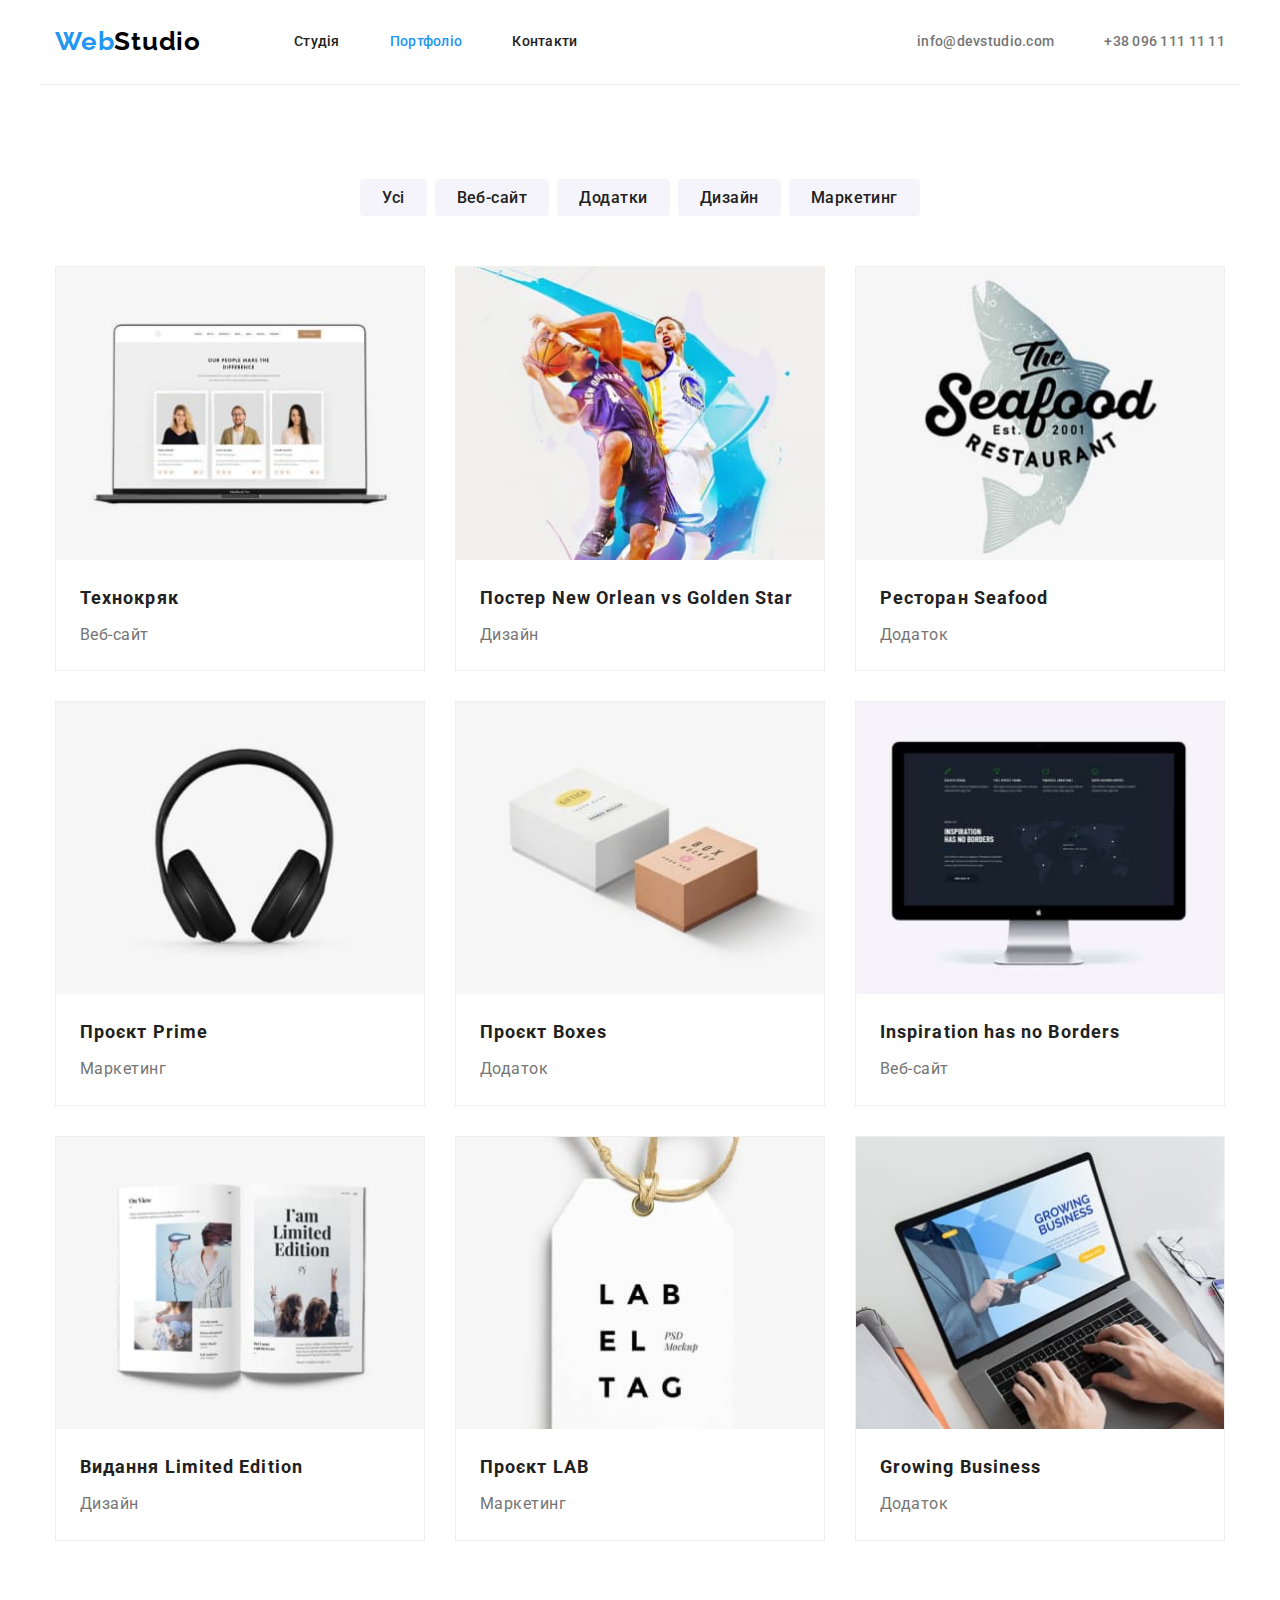
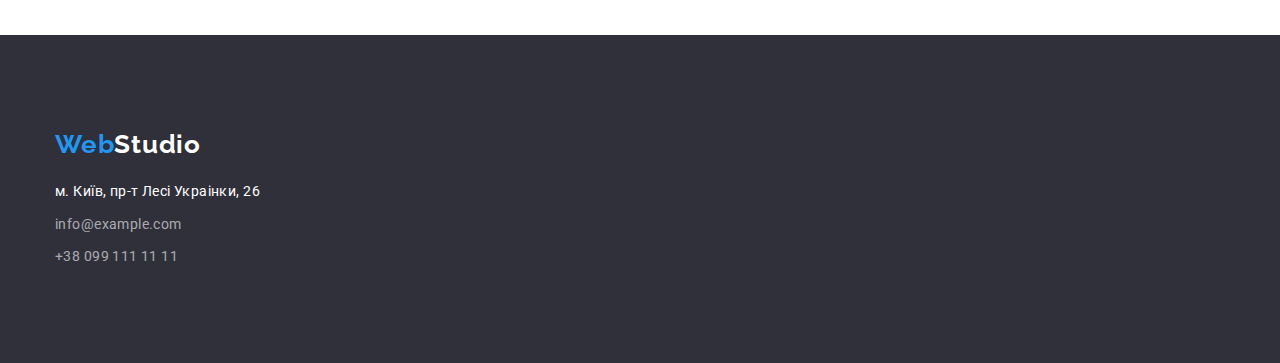
==== portfolio.html @ 277a1912 "Initial commit" ====
<!DOCTYPE html>
<html lang="uk">
  <head>
    <meta charset="UTF-8" />
    <meta http-equiv="X-UA-Compatible" content="IE=edge" />
    <meta name="viewport" content="width=device-width, initial-scale=1.0" />
    <title>goit-markup-hw-03</title>

    <link rel="preconnect" href="https://fonts.googleapis.com" />
    <link rel="preconnect" href="https://fonts.gstatic.com" crossorigin />
    <link
      href="https://fonts.googleapis.com/css2?family=Raleway:wght@700&family=Roboto:wght@400;500;700;900&display=swap"
      rel="stylesheet"
    />

    <!-- Favicon start-->
    <link
      rel="apple-touch-icon"
      sizes="180x180"
      href="./images/favicon/apple-touch-icon.png"
    />
    <link
      rel="icon"
      type="image/png"
      sizes="32x32"
      href="./images/favicon/favicon-32x32.png"
    />
    <link
      rel="icon"
      type="image/png"
      sizes="16x16"
      href="./images/favicon/favicon-16x16.png"
    />
    <link rel="manifest" href="./images/favicon/site.webmanifest" />

    <link
      rel="stylesheet"
      href="https://cdnjs.cloudflare.com/ajax/libs/modern-normalize/1.1.0/modern-normalize.min.css"
    />
    <!-- <link rel="stylesheet" href="./css/common.css"> -->

    <link rel="stylesheet" href="./css/porfolio.css" />

    <meta name="msapplication-TileColor" content="#da532c" />
    <meta name="theme-color" content="#ffffff" />
    <!-- Favicon end -->
  </head>
  <body class="page">
    <header class="header">
        <div class="container-header container">
        <nav class="container-nav">
        <a class="logo" href=""><span>Web</span>Studio</a>

        <ul class="site-nav list">
          <li><a href="./index.html" class="link">Студія</a></li>
          <li><a href="" class="link curent">Портфоліо</a></li>
          <li><a href="" class="link">Контакти</a></li>
        </ul>
        </nav>

        <ul class="contacts list">
          <li><a href="mailto:info@devstudio.com">info@devstudio.com</a></li>
          <li><a href="tel:+380961111111">+38 096 111 11 11</a></li>
        </ul>
      
        </div>
    </header>

    <main>
      <!-- Кнопки фільтра -->

      <section class="button">
        <div class="container">
          <!-- Потім скриємо цей h1 -->

          <h1 class="visually-hidden">Проєкти</h1>

          <ul class="button-list">
            <li><button type="button curent">Усі</button></li>
            <li><button type="button">Веб-сайт</button></li>
            <li><button type="button">Додатки</button></li>
            <li><button type="button">Дизайн</button></li>
            <li><button type="button">Маркетинг</button></li>
          </ul>

          <!-- /* Проєкти */ -->

          <ul class="projects">
            <li class="item-projects">
              <article class="card">
                <div class="card thumb">
                  <img
                    src="./images/portfolio-examples/open-laptop.jpg"
                    alt="відкритий ноутбук"
                  />
                </div>
                <div class="card-content">
                  <h2>Технокряк</h2>
                  <p>Веб-сайт</p>
                </div>
              </article>
            </li>
            <li class="item-projects">
              <article class="card">
                <div class="card thumb">
                  <img
                    src="./images/portfolio-examples/basketball.jpg"
                    alt="два чоловіка грають у баскетбол"
                  />
                </div>
                <div class="card-content">
                  <h2>
                    Постер <span lang="en">New Orlean vs Golden Star</span>
                  </h2>
                  <p>Дизайн</p>
                </div>
              </article>
            </li>
            <li class="item-projects">
              <article class="card">
                <div class="card thumb">
                  <img
                    src="./images/portfolio-examples/logo-seafood.jpg"
                    alt="лого Морська їжа"
                  />
                </div>
                <div class="card-content">
                  <h2>Ресторан <span lang="en">Seafood</span></h2>
                  <p>Додаток</p>
                </div>
              </article>
            </li>
            <li class="item-projects">
              <article class="card">
                <div class="card thumb">
                  <img
                    src="./images/portfolio-examples/headphone.jpg"
                    alt="навушники"
                  />
                </div>
                <div class="card-content">
                  <h2>Проєкт <span lang="en">Prime</span></h2>
                  <p>Маркетинг</p>
                </div>
              </article>
            </li>
            <li class="item-projects">
              <article class="card">
                <div class="card thumb">
                  <img
                    src="./images/portfolio-examples/two-boxes.jpg"
                    alt="дві коробки"
                  />
                </div>
                <div class="card-content">
                  <h2>Проєкт <span lang="en">Boxes</span></h2>
                  <p>Додаток</p>
                </div>
              </article>
            </li>
            <li class="item-projects">
              <article class="card">
                <div class="card thumb">
                  <img
                    src="./images/portfolio-examples/monitor.jpg"
                    alt="монітор"
                  />
                </div>
                <div class="card-content">
                  <h2 lang="en">Inspiration has no Borders</h2>
                  <p>Веб-сайт</p>
                </div>
              </article>
            </li>
            <li class="item-projects">
              <article class="card">
                <div class="card thumb">
                  <img
                    src="./images/portfolio-examples/open-book.jpg"
                    alt="відкрита книга"
                  />
                </div>
                <div class="card-content">
                  <h2>Видання <span lang="en">Limited Edition</span></h2>
                  <p>Дизайн</p>
                </div>
              </article>
            </li>
            <li class="item-projects">
              <article class="card">
                <div class="card thumb">
                  <img
                    src="./images/portfolio-examples/label.jpg"
                    alt="бірка"
                  />
                </div>
                <div class="card-content">
                  <h2>Проєкт <span lang="en">LAB</span></h2>
                  <p>Маркетинг</p>
                </div>
              </article>
            </li>
            <li class="item-projects">
              <article class="card">
                <div class="card thumb">
                  <img
                    src="./images/portfolio-examples/laptop-printing.jpg"
                    alt="друк на ноутбуці"
                  />
                </div>
                <div class="card-content">
                  <h2>Growing Business</h2>
                  <p>Додаток</p>
                </div>
              </article>
            </li>
          </ul>
        </div>
      </section>
    </main>

    <footer class="section-footer">
      <div class="container-footer">
        <a class="logo" href=""><span>Web</span>Studio</a>
        <address class="section-address">
          <ul>
            <li>
              <a
                class="item"
                href="https://goo.gl/maps/CPtrU1FHBa2aNyZL9"
                target="_blank"
                rel="noopener noreferrer nofollow"
                >м. Київ, пр-т Лесі Украінки, 26</a
              >
            </li>
            <li>
              <a class="mail" href="mailto:info@example.com"
                >info@example.com</a
              >
            </li>
            <li>
              <a class="tel" href="tel:+380991111111">+38 099 111 11 11</a>
            </li>
          </ul>
        </address>
      </div>
    </footer>
  </body>
</html>
---- css/common.css ----
:root {
    --primery-text-color: #757575;
    --title-text-color: #212121;
    --accent-color: #2196F3;
}

body {
    font-family: Roboto, sans-serif;
    color: var(--primery-text-color);

}

.logo span {
    font-family: Raleway, sans-serif;
    font-weight: 700;
    color: #010202;
    font-style: normal;
    font-weight: 700;
    font-size: 26px;
    line-height: 1,2;
    letter-spacing: 0.03em;
}

.logo {
    font-family: Raleway, sans-serif;
    font-weight: 700;
    color: #000000;
    font-style: normal;
    font-weight: 700;
    font-size: 26px;
    line-height: 1,2;
    letter-spacing: 0.03em;
    
}
.logo:hover {
    color: #2196F3;
}


.site-nav .link.curent {
    color: var(--accent-color);
}


.list {
    list-style: none;
}
/* Цвет заголовков #212121 */

/* Цвет основного текста #757575 */

 /* белый #ffffff  */

/* акцент #2196F3  */

/* Цвет основного фона #F5F5F5 */

/* Цвет дополнительного фона #F5F4FA */


    /* site-nav */
    .site-nav a {
        color:var(--title-text-color);
        font-style: normal;
        font-weight: 500;
        font-size: 14px;
        line-height: 1.4;
        letter-spacing: 0.02em;
        text-decoration: none;
    }
    .contacts a {
        color: var(--primery-text-color);
        font-style: normal;
        font-weight: 500;
        font-size: 14px;
        line-height: 1.4;
        letter-spacing: 0.02em;
        text-decoration: none;
    }

.site-nav a:hover,
.site-nav a:focus {
    color: var(--accent-color);
}

.contacts a:hover,
.contacts a:focus {
    color: var(--accent-color);
}


/* Футер */

.section-footer {
    background-color: #2F303A;
}

.section-address .item {
    font-family: 'Roboto';
    color: #FFFFFF;
    font-weight: 400;
    font-size: 14px;
    line-height: 1.7;
    letter-spacing: 0.03em;
}

.section-address .mail,
.section-address .tel {
    font-family: 'Roboto';
    color: rgba(255, 255, 255, 0.6);
    font-weight: 400;
    font-size: 14px;
    line-height: 1.7;
    letter-spacing: 0.03em;

}
---- css/porfolio.css ----
:root {
  --primery-text-color: #757575;
  --title-text-color: #212121;
  --hover-text-color: #ffffff;
  --accent-color: #2196f3;
  --primary-background-color: #f5f4fa;
  --secondary-background-color: #2f303a;
  --project-gap: 30px;
}

body {
  font-family: "Roboto", sans-serif;
  color: var(--primery-text-color);
}

img {
  display: block;
  max-width: 100%;
  height: auto;
}
/* header start */

.container-header {
    display: flex;
    justify-content: space-between;
  }
  
  .container {
    width: 1200px;
    margin-left: auto;
    margin-right: auto;
    padding-left: 15px;
    padding-right: 15px;

  }
  
  .container-nav {
    display: flex;
  }
  
  .container-nav,
  .contacts-list {
    align-items: center;
  }
  
  .site-nav.list {
    display: flex;
  }
  
  .list {
    margin: 0px;
    padding: 0px;
    list-style: none;
  }
  
  .contacts.list {
    display: flex;
  }
  
  .section-address a:hover {
    color: #2196f3;
  }
  
  .section-address ul {
    padding-inline-start: 15px;
    margin-top: 0px;
    list-style: none;
  }
  
  .logo span {
    font-family: "Raleway", sans-serif;
    font-weight: 700;
    color: var(--accent-color);
    font-weight: 700;
    font-size: 26px;
    line-height: 1.2;
    letter-spacing: 0.03em;
    text-decoration: none;
  }
  
  .logo {
    font-family: "Raleway", sans-serif;
    font-weight: 700;
    color: #000000;
    font-weight: 700;
    font-size: 26px;
    line-height: 1.2;
    letter-spacing: 0.03em;
    text-decoration: none;
  
    min-width: 145px;
    max-width: 170px;
  
    margin-right: 93px;
  }
  
  .logo:hover {
    color: #2196f3;
  }
  
  .site-nav .link.curent {
    font-family: "Roboto";
    color: var(--accent-color);
  }
  
  .site-nav a {
    color: var(--title-text-color);
    font-weight: 500;
    font-size: 14px;
    line-height: 1.4;
    letter-spacing: 0.02em;
    text-decoration: none;
    padding-top: 32px;
    padding-bottom: 32px;
    display: inline-block;
  }
  .contacts a {
    color: var(--primery-text-color);
    font-weight: 500;
    font-size: 14px;
    line-height: 1.4;
    letter-spacing: 0.02em;
    text-decoration: none;
    padding-top: 32px;
    padding-bottom: 32px;
    display: inline-block;
  }
  
  .site-nav a:hover,
  .site-nav a:focus {
    color: var(--accent-color);
  }
  
  .site-nav.list li:not(:last-child) {
    margin-right: 50px;
  }
  
  .contacts.list li:not(:last-child) {
    margin-right: 50px;
  }
  
  .contacts a:hover,
  .contacts a:focus {
    color: var(--accent-color);
  }

.container-header {
    border-bottom: 1px solid #ECECEC;
}
  
  /* header end */

/* <!-- Кнопки фільтра --> */

.visually-hidden {
  position: absolute;
  white-space: nowrap;
  width: 1px;
  height: 1px;
  overflow: hidden;
  border: 0;
  padding: 0;
  clip: rect(0 0 0 0);
  clip-path: inset(50%);
  margin: -1px;
}

.button button {
  color: var(--title-text-color);
  font-weight: 500;
  font-size: 16px;
  line-height: 1.6;
  letter-spacing: 0.03em;
  list-style: none;
  cursor: pointer;
  background-color: #f5f4fa;
  border-radius: 4px;
  border-style: none;
  padding: 6px 22px;
}

.button-list li:not(:last-child) {
  margin-right: 8px;
}

.button button:hover,
.button button:focus {
  color: #ffffff;
  background-color: var(--accent-color);
  box-shadow: 0px 3px 1px rgba(0, 0, 0, 0.1), 0px 1px 2px rgba(0, 0, 0, 0.08),
    0px 2px 2px rgba(0, 0, 0, 0.12);
  border-radius: 4px;
}

.button-list {
  display: flex;
  justify-content: center;
  list-style: none;
  margin: 0px;
  padding: 0px;
  margin-top: 94px;
  margin-bottom: 50px;
}


/* Проєкти */

.projects {
  list-style: none;
  margin: 0px;
  padding: 0px;
  list-style: none;
  display: flex;
  flex-wrap: wrap;
  margin-bottom: 94px;

  margin-left: calc(-1 * var(--project-gap));
  margin-top: calc(-1 * var(--project-gap));
}

.projects > .item-projects {
  flex-basis: calc(100% / 3 - var(--project-gap));

  margin-left: var(--project-gap);
  margin-top: var(--project-gap);
}

.projects h2 {
  color: var(--title-text-color);
  font-weight: 700;
  font-size: 18px;
  line-height: 2;
  letter-spacing: 0.06em;
  margin: 0px;
  margin-bottom: 4px;
}

.projects p {
  color: var(--primery-text-color);
  font-size: 16px;
  line-height: 1.9;
  letter-spacing: 0.03em;
  margin: 0px;
}

.card-content {
  padding: 20px 24px;
}

.item-projects {
  border: 1px solid #eeeeee;
}

/* Футер */

.section-footer {
  background-color: var(--secondary-background-color);
  padding-top: 94px;
  padding-bottom: 94px;
}

.section-address .item {
  color: #ffffff;
  font-style: normal;
  font-size: 14px;
  line-height: 1.7;
  letter-spacing: 0.03em;
}

.section-address .mail,
.section-address .tel {
  color: rgba(255, 255, 255, 0.6);
  font-style: normal;
  font-size: 14px;
  line-height: 1.7;
  letter-spacing: 0.03em;
}

.section-address ul {
  margin: 0px;
  padding: 0px;
}

.section-footer {
  background-color: var(--secondary-background-color);
}

.container-footer {
  width: 1200px;
  margin-left: auto;
  margin-right: auto;
  padding-left: 15px;
  padding-right: 15px;
}

.container-footer a {
  text-decoration: none;
}

.container-footer .logo {
  color: white;
  display: inline-block;
  margin-bottom: 20px;
}

.section-address li:not(:last-child) {
  margin-bottom: 9px;
}
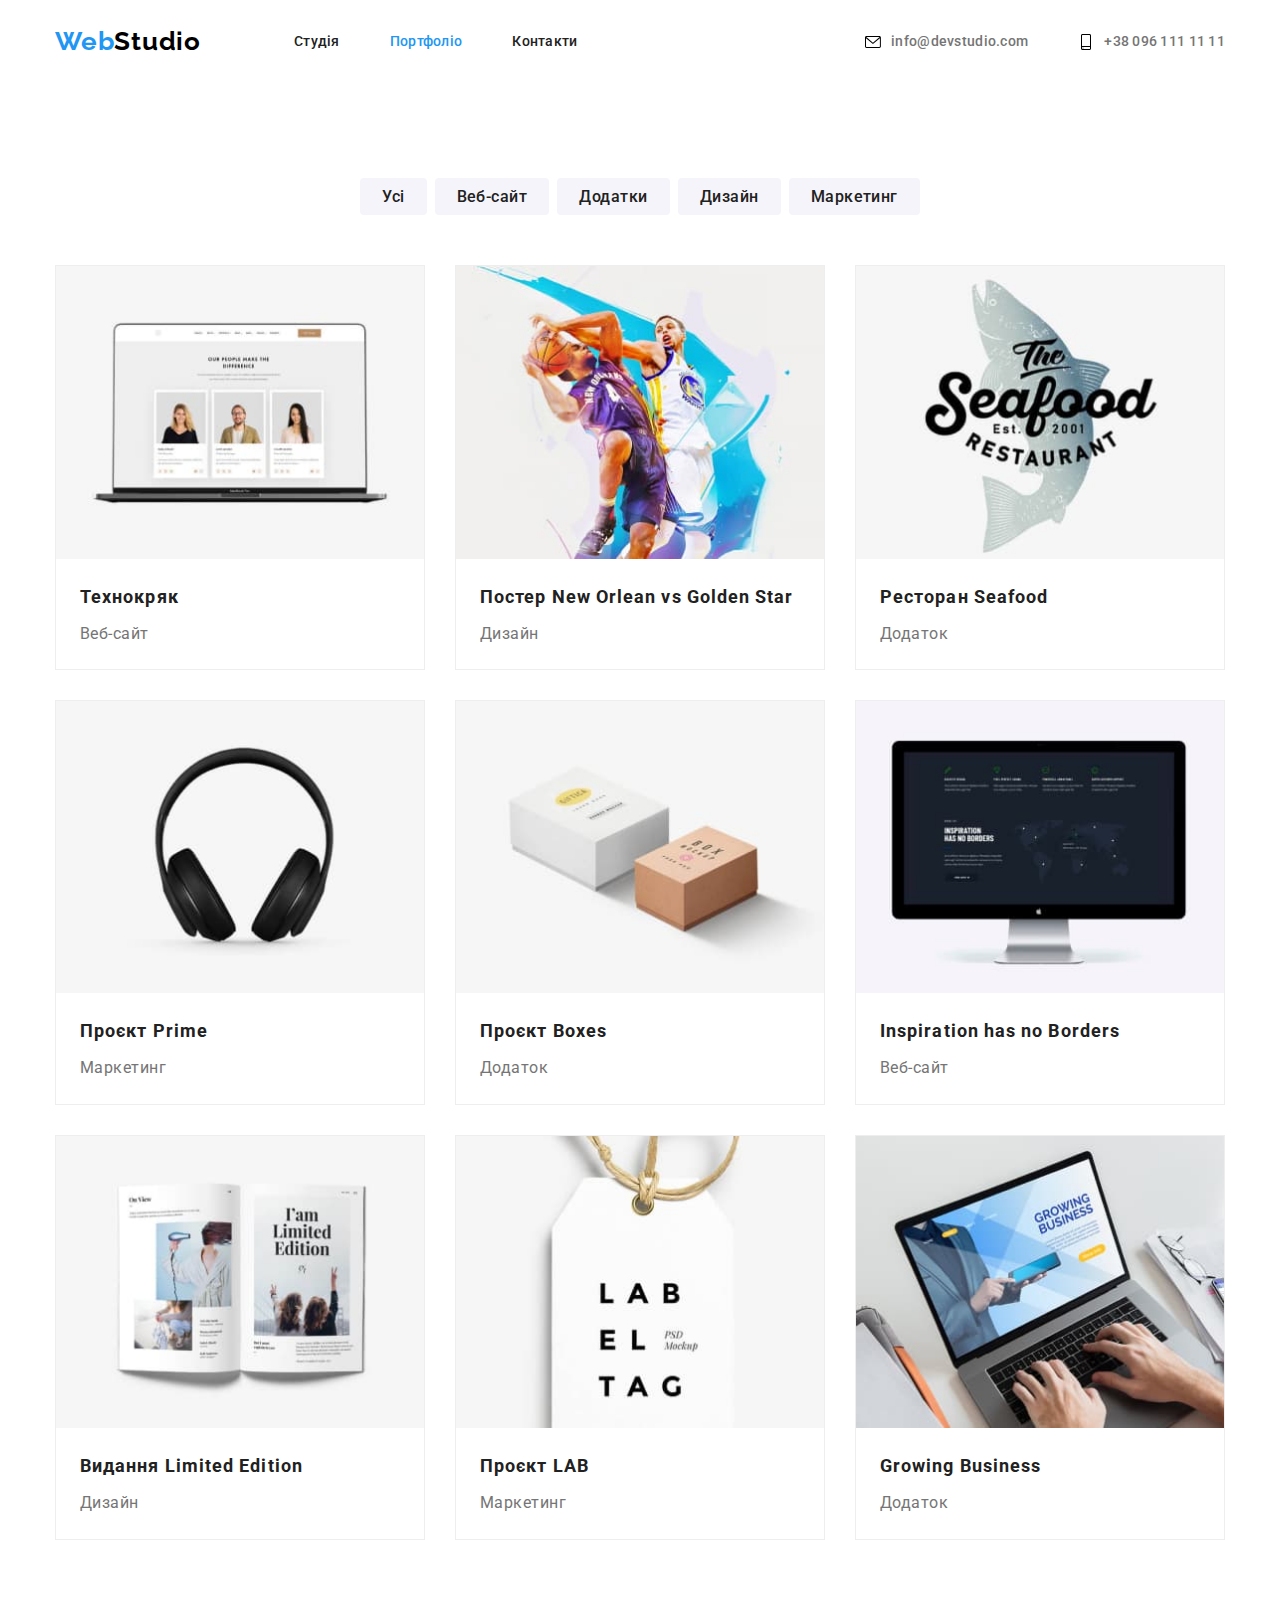
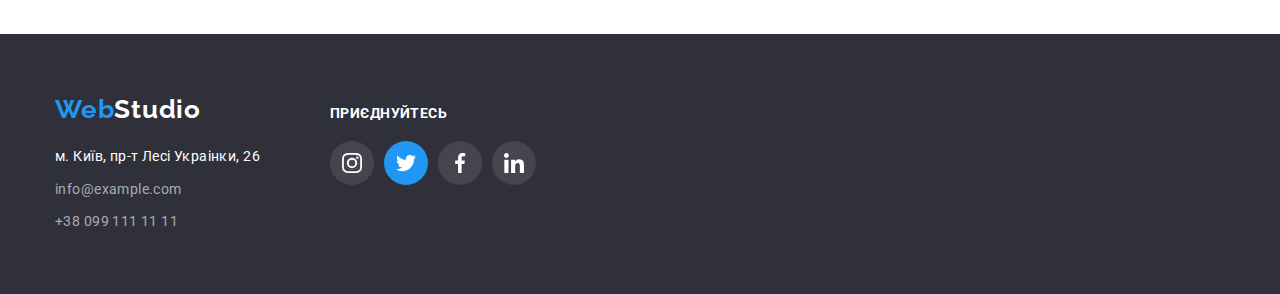
==== commit 9cea3a10: "Виправлення" ====
--- a/portfolio.html
+++ b/portfolio.html
@@ -47,7 +47,7 @@
   </head>
   <body class="page">
     <header class="header">
-        <div class="container-header container">
+      <div class="container-header container">
         <nav class="container-nav">
         <a class="logo" href=""><span>Web</span>Studio</a>
 
@@ -59,8 +59,19 @@
         </nav>
 
         <ul class="contacts list">
-          <li><a href="mailto:info@devstudio.com">info@devstudio.com</a></li>
-          <li><a href="tel:+380961111111">+38 096 111 11 11</a></li>
+          <li class="contacts-item elements">
+            
+            <svg class="contacts-icon envelope">
+              <use href="./images/icons.svg#icon-envelope" width="16" height="16"></use>
+            </svg>
+            <a class="contacts-link" href="mailto:info@devstudio.com">info@devstudio.com</a>
+          </li>
+          <li class="contacts-item elements">
+            
+            <svg class="contacts-icon smartphone">
+              <use href="./images/icons.svg#icon-smartphone" width="16" height="16"></use>
+            </svg>
+            <a class="contacts-link" href="tel:+380961111111">+38 096 111 11 11</a></li>
         </ul>
       
         </div>
@@ -221,12 +232,12 @@
 
     <footer class="section-footer">
       <div class="container-footer">
+        <div class="left-said">
         <a class="logo" href=""><span>Web</span>Studio</a>
         <address class="section-address">
-          <ul>
+          <ul class="section-address-list">
             <li>
-              <a
-                class="item"
+              <a class="item"
                 href="https://goo.gl/maps/CPtrU1FHBa2aNyZL9"
                 target="_blank"
                 rel="noopener noreferrer nofollow"
@@ -243,6 +254,40 @@
             </li>
           </ul>
         </address>
+        </div>
+        
+        <div class="footer-social-icon">
+          <p class="footer-icon-text">Приєднуйтесь</p>
+        <ul class="footer-socials list">
+          <li class="foote-item">
+            <a class="footer-link" href="https://instagram.com" target="_blank" rel="noopener noreferrer" aria-label="Инстаграм">
+              <svg class="footer-icon instagram" width="20" height="20">
+              <use href="./images/icons.svg#icon-instagram"></use>
+            </svg>
+          </a>
+        </li>
+          <li class="footer item">
+          <a class="footer-link twitter" href="https://twitter.com" aria-label="Твиттер" target="_blank" rel="noopener noreferrer">
+            <svg class="footer-icon twitter" width="20" height="20">
+              <use href="./images/icons.svg#icon-twitter"></use>
+            </svg>
+          </a>
+        </li>
+          <li class="footer item">
+          <a class="footer-link" href="https://facebook.com" aria-label="Фейсбук" target="_blank" rel="noopener noreferrer">
+            <svg class="footer-icon facebook" width="20" height="20">
+              <use href="./images/icons.svg#icon-facebook"></use>
+            </svg>
+          </a>
+        </li>
+          <li class="footer item">
+          <a class="footer-link" href="https://facebook.com" aria-label="Фейсбук" target="_blank" rel="noopener noreferrer">
+            <svg class="footer-icon linkedin" width="20" height="20">
+              <use href="./images/icons.svg#icon-linkedin"></use>
+            </svg>
+          </a>
+          </li>
+        </ul>
       </div>
     </footer>
   </body>
--- a/css/porfolio.css
+++ b/css/porfolio.css
@@ -21,131 +21,156 @@
 /* header start */
 
 .container-header {
-    display: flex;
-    justify-content: space-between;
-  }
+  display: flex;
+  justify-content: space-between;
+}
+
+.container {
+  width: 1200px;
+  margin-left: auto;
+  margin-right: auto;
+  padding-left: 15px;
+  padding-right: 15px;
+}
+
+.container-nav {
+  display: flex;
+}
+
+.container-nav,
+.contacts-list {
+  align-items: center;
+}
+
+.site-nav.list {
+  display: flex;
+}
+
+.list {
+  margin: 0px;
+  padding: 0px;
+  list-style: none;
+}
+
+.contacts.list {
+  display: flex;
+}
+
+.contacts-link {
+  display: flex;
+  margin: 0;
+  padding: 0;
   
-  .container {
-    width: 1200px;
-    margin-left: auto;
-    margin-right: auto;
-    padding-left: 15px;
-    padding-right: 15px;
-
-  }
-  
-  .container-nav {
-    display: flex;
-  }
-  
-  .container-nav,
-  .contacts-list {
-    align-items: center;
-  }
-  
-  .site-nav.list {
-    display: flex;
-  }
-  
-  .list {
-    margin: 0px;
-    padding: 0px;
-    list-style: none;
-  }
-  
-  .contacts.list {
-    display: flex;
-  }
-  
-  .section-address a:hover {
-    color: #2196f3;
-  }
-  
-  .section-address ul {
-    padding-inline-start: 15px;
-    margin-top: 0px;
-    list-style: none;
-  }
-  
-  .logo span {
-    font-family: "Raleway", sans-serif;
-    font-weight: 700;
-    color: var(--accent-color);
-    font-weight: 700;
-    font-size: 26px;
-    line-height: 1.2;
-    letter-spacing: 0.03em;
-    text-decoration: none;
-  }
-  
-  .logo {
-    font-family: "Raleway", sans-serif;
-    font-weight: 700;
-    color: #000000;
-    font-weight: 700;
-    font-size: 26px;
-    line-height: 1.2;
-    letter-spacing: 0.03em;
-    text-decoration: none;
-  
-    min-width: 145px;
-    max-width: 170px;
-  
-    margin-right: 93px;
-  }
-  
-  .logo:hover {
-    color: #2196f3;
-  }
-  
-  .site-nav .link.curent {
-    font-family: "Roboto";
-    color: var(--accent-color);
-  }
-  
-  .site-nav a {
-    color: var(--title-text-color);
-    font-weight: 500;
-    font-size: 14px;
-    line-height: 1.4;
-    letter-spacing: 0.02em;
-    text-decoration: none;
-    padding-top: 32px;
-    padding-bottom: 32px;
-    display: inline-block;
-  }
-  .contacts a {
-    color: var(--primery-text-color);
-    font-weight: 500;
-    font-size: 14px;
-    line-height: 1.4;
-    letter-spacing: 0.02em;
-    text-decoration: none;
-    padding-top: 32px;
-    padding-bottom: 32px;
-    display: inline-block;
-  }
-  
-  .site-nav a:hover,
-  .site-nav a:focus {
-    color: var(--accent-color);
-  }
-  
-  .site-nav.list li:not(:last-child) {
-    margin-right: 50px;
-  }
-  
-  .contacts.list li:not(:last-child) {
-    margin-right: 50px;
-  }
-  
-  .contacts a:hover,
-  .contacts a:focus {
-    color: var(--accent-color);
-  }
-
-.container-header {
-    border-bottom: 1px solid #ECECEC;
+}
+
+.contacts-item {
+  display: flex;
+  align-items: center;
+}
+
+.contacts-icon {
+  display: flex;
+  margin-right: 10px;
+  width: 16px;
+  height: 16px;
+  border: none;
+  background-color: #ffffff;
+
+
+}
+
+.contacts-icon:hover {
+  fill: none;
+  stroke: var(--accent-color);
+  cursor: pointer;
+
+}
+
+.section-address a:hover {
+  color: #2196f3;
+}
+
+.section-address ul {
+  padding-inline-start: 15px;
+  margin-top: 0px;
+  list-style: none;
+}
+
+.logo span {
+  font-family: "Raleway", sans-serif;
+  font-weight: 700;
+  color: var(--accent-color);
+  font-weight: 700;
+  font-size: 26px;
+  line-height: 1.2;
+  letter-spacing: 0.03em;
+  text-decoration: none;
+}
+
+.logo {
+  font-family: "Raleway", sans-serif;
+  font-weight: 700;
+  color: #000000;
+  font-weight: 700;
+  font-size: 26px;
+  line-height: 1.2;
+  letter-spacing: 0.03em;
+  text-decoration: none;
+
+  min-width: 145px;
+  max-width: 170px;
+
+  margin-right: 93px;
+}
+
+.logo:hover {
+  color: #2196f3;
+}
+
+.site-nav .link.curent {
+  font-family: "Roboto";
+  color: var(--accent-color);
+}
+
+.site-nav a {
+  color: var(--title-text-color);
+  font-weight: 500;
+  font-size: 14px;
+  line-height: 1.4;
+  letter-spacing: 0.02em;
+  text-decoration: none;
+  padding-top: 32px;
+  padding-bottom: 32px;
+  display: inline-block;
+}
+.contacts a {
+  color: var(--primery-text-color);
+  font-weight: 500;
+  font-size: 14px;
+  line-height: 1.4;
+  letter-spacing: 0.02em;
+  text-decoration: none;
+  padding-top: 32px;
+  padding-bottom: 32px;
+  display: inline-block;
+}
+
+.site-nav a:hover,
+.site-nav a:focus {
+  color: var(--accent-color);
+}
+
+.site-nav.list li:not(:last-child) {
+  margin-right: 50px;
+}
+
+.contacts.list li:not(:last-child) {
+  margin-right: 50px;
+}
+
+.contacts a:hover,
+.contacts a:focus {
+  color: var(--accent-color);
 }
   
   /* header end */
@@ -255,9 +280,10 @@
 
 .section-footer {
   background-color: var(--secondary-background-color);
-  padding-top: 94px;
-  padding-bottom: 94px;
-}
+  padding-top: 60px;
+  padding-bottom: 60px;
+}
+
 
 .section-address .item {
   color: #ffffff;
@@ -279,6 +305,7 @@
 .section-address ul {
   margin: 0px;
   padding: 0px;
+  margin-right: 70px;
 }
 
 .section-footer {
@@ -286,6 +313,7 @@
 }
 
 .container-footer {
+
   width: 1200px;
   margin-left: auto;
   margin-right: auto;
@@ -305,4 +333,48 @@
 
 .section-address li:not(:last-child) {
   margin-bottom: 9px;
-}
+  
+}
+
+.container-footer {
+  display: flex;
+  align-items: baseline;
+}
+
+.footer-icon-text {
+  color: #ffffff;
+  text-transform: uppercase;
+  font-style: normal;
+font-weight: 700;
+font-size: 14px;
+line-height: 1,14;
+letter-spacing: 0.03em;
+  margin-top: 0;
+  margin-bottom: 20px;
+
+}
+
+.footer-icon {
+fill: #FFFFFF;
+}
+
+
+.footer-socials.list {
+  display: flex;
+  gap: 10px;
+}
+
+
+.footer-link {
+ width: 44px;
+ height: 44px;
+ background-color: rgba(255, 255, 255, 0.1);
+  display: flex;
+  border-radius: 50%;
+  justify-content: center;
+  align-items: center;
+}
+
+.footer-link.twitter {
+  background-color: var(--accent-color);
+}
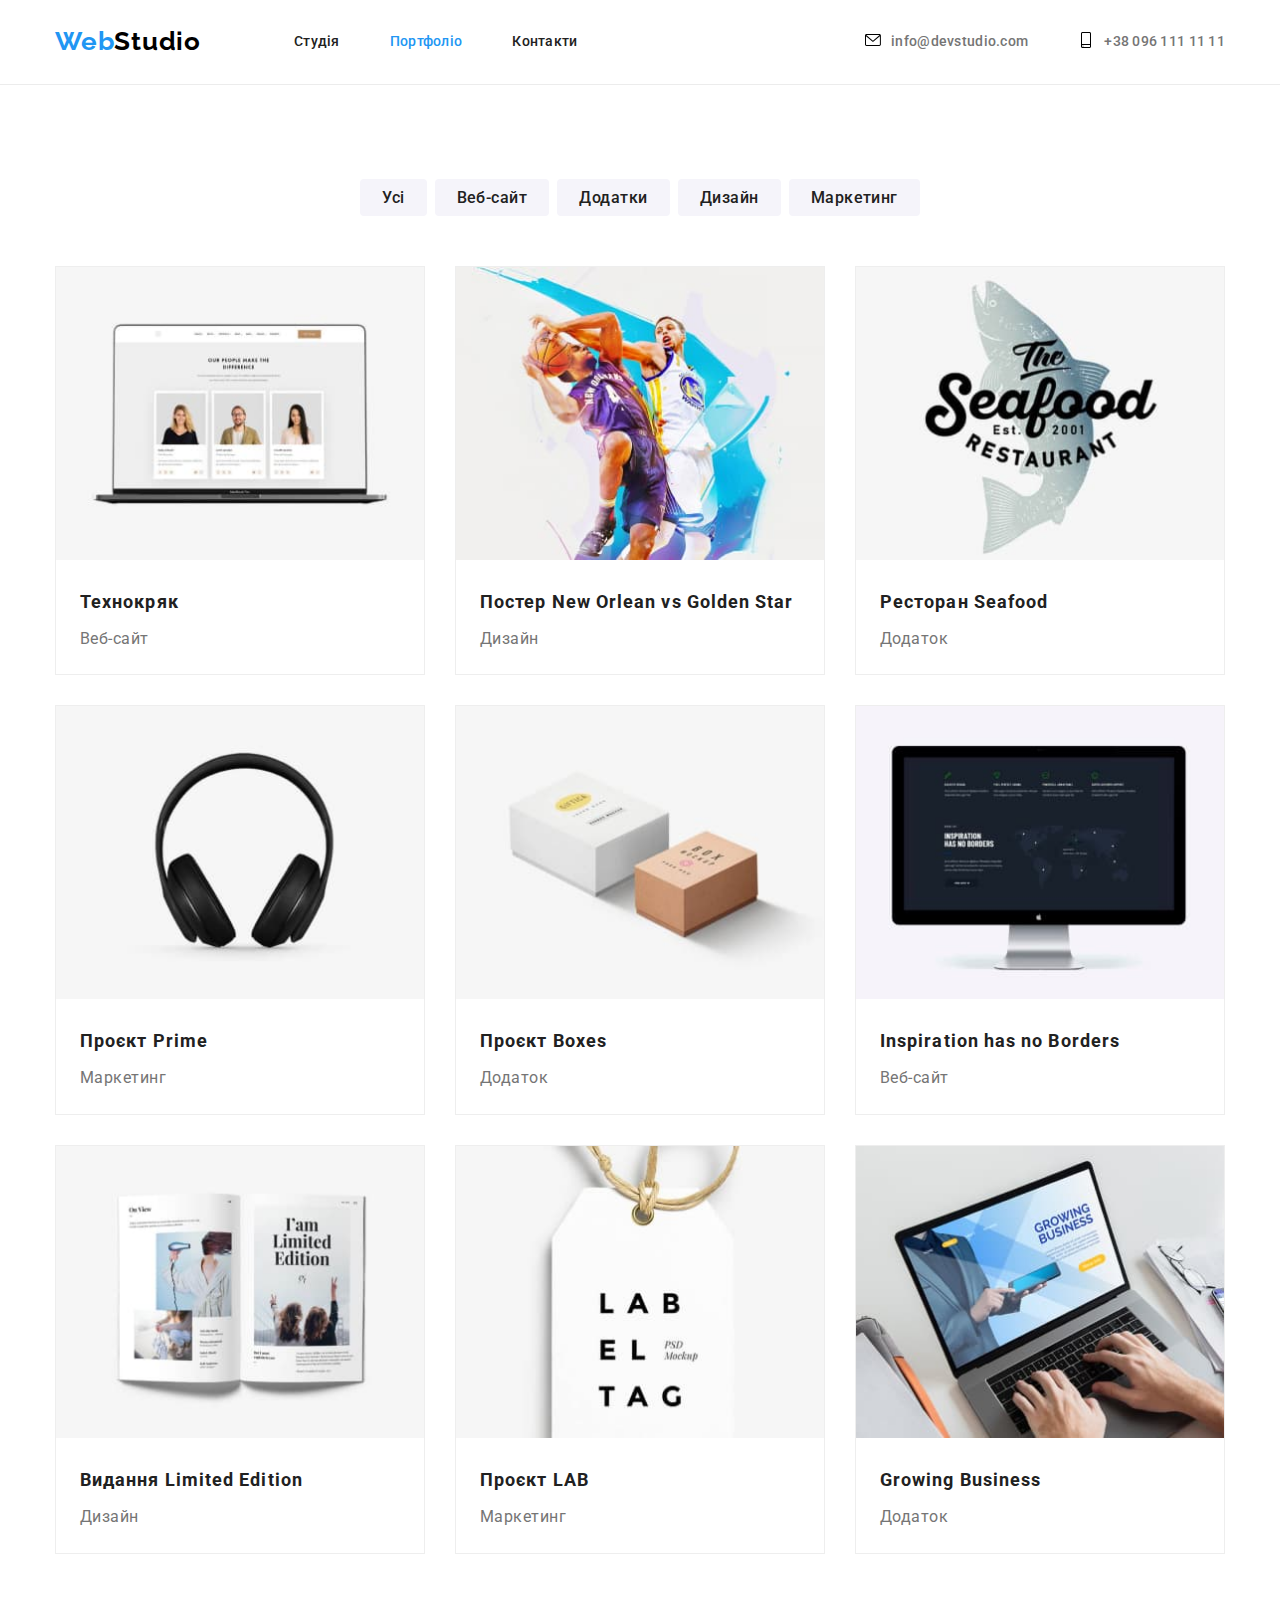
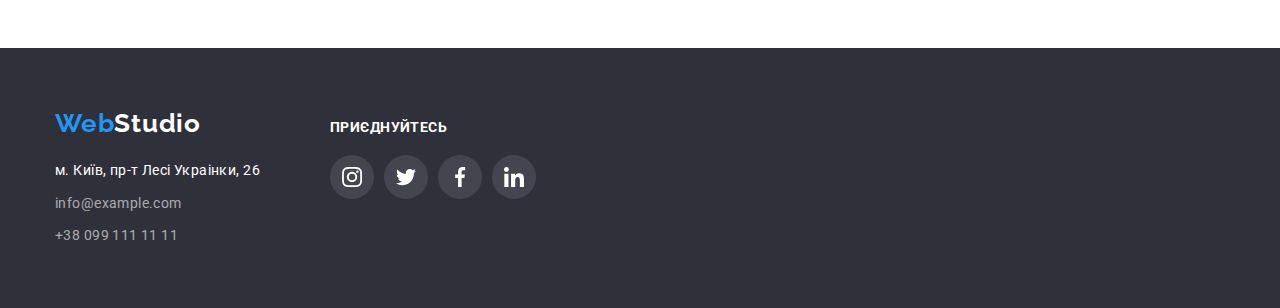
==== commit 334cda4d: "виправлення після перевірки ментором" ====
--- a/portfolio.html
+++ b/portfolio.html
@@ -4,7 +4,7 @@
     <meta charset="UTF-8" />
     <meta http-equiv="X-UA-Compatible" content="IE=edge" />
     <meta name="viewport" content="width=device-width, initial-scale=1.0" />
-    <title>goit-markup-hw-03</title>
+    <title>goit-markup-hw-04</title>
 
     <link rel="preconnect" href="https://fonts.googleapis.com" />
     <link rel="preconnect" href="https://fonts.gstatic.com" crossorigin />
@@ -60,18 +60,16 @@
 
         <ul class="contacts list">
           <li class="contacts-item elements">
-            
-            <svg class="contacts-icon envelope">
+<a class="contacts-link" href="mailto:info@devstudio.com">
+              <svg class="contacts-icon envelope">
               <use href="./images/icons.svg#icon-envelope" width="16" height="16"></use>
-            </svg>
-            <a class="contacts-link" href="mailto:info@devstudio.com">info@devstudio.com</a>
+            </svg>info@devstudio.com</a>
           </li>
-          <li class="contacts-item elements">
-            
-            <svg class="contacts-icon smartphone">
-              <use href="./images/icons.svg#icon-smartphone" width="16" height="16"></use>
-            </svg>
-            <a class="contacts-link" href="tel:+380961111111">+38 096 111 11 11</a></li>
+          <li class="contacts-item elements">         
+            <a class="contacts-link" href="tel:+380961111111">
+              <svg class="contacts-icon smartphone">
+                <use href="./images/icons.svg#icon-smartphone" width="16" height="16"></use>
+              </svg>+38 096 111 11 11</a></li>
         </ul>
       
         </div>
@@ -98,7 +96,7 @@
 
           <ul class="projects">
             <li class="item-projects">
-              <article class="card">
+              <a class="card" href="">
                 <div class="card thumb">
                   <img
                     src="./images/portfolio-examples/open-laptop.jpg"
@@ -109,10 +107,10 @@
                   <h2>Технокряк</h2>
                   <p>Веб-сайт</p>
                 </div>
-              </article>
-            </li>
-            <li class="item-projects">
-              <article class="card">
+              </a>
+            </li>
+            <li class="item-projects">
+              <a class="card" href="">
                 <div class="card thumb">
                   <img
                     src="./images/portfolio-examples/basketball.jpg"
@@ -125,10 +123,10 @@
                   </h2>
                   <p>Дизайн</p>
                 </div>
-              </article>
-            </li>
-            <li class="item-projects">
-              <article class="card">
+              </a>
+            </li>
+            <li class="item-projects">
+              <a class="card" href="">
                 <div class="card thumb">
                   <img
                     src="./images/portfolio-examples/logo-seafood.jpg"
@@ -139,10 +137,10 @@
                   <h2>Ресторан <span lang="en">Seafood</span></h2>
                   <p>Додаток</p>
                 </div>
-              </article>
-            </li>
-            <li class="item-projects">
-              <article class="card">
+              </a>
+            </li>
+            <li class="item-projects">
+              <a class="card" href="">
                 <div class="card thumb">
                   <img
                     src="./images/portfolio-examples/headphone.jpg"
@@ -153,10 +151,10 @@
                   <h2>Проєкт <span lang="en">Prime</span></h2>
                   <p>Маркетинг</p>
                 </div>
-              </article>
-            </li>
-            <li class="item-projects">
-              <article class="card">
+              </a>
+            </li>
+            <li class="item-projects">
+              <a class="card" href="">
                 <div class="card thumb">
                   <img
                     src="./images/portfolio-examples/two-boxes.jpg"
@@ -167,10 +165,10 @@
                   <h2>Проєкт <span lang="en">Boxes</span></h2>
                   <p>Додаток</p>
                 </div>
-              </article>
-            </li>
-            <li class="item-projects">
-              <article class="card">
+              </a>
+            </li>
+            <li class="item-projects">
+              <a class="card" href="">
                 <div class="card thumb">
                   <img
                     src="./images/portfolio-examples/monitor.jpg"
@@ -181,10 +179,10 @@
                   <h2 lang="en">Inspiration has no Borders</h2>
                   <p>Веб-сайт</p>
                 </div>
-              </article>
-            </li>
-            <li class="item-projects">
-              <article class="card">
+              </a>
+            </li>
+            <li class="item-projects">
+              <a class="card" href="">
                 <div class="card thumb">
                   <img
                     src="./images/portfolio-examples/open-book.jpg"
@@ -195,10 +193,10 @@
                   <h2>Видання <span lang="en">Limited Edition</span></h2>
                   <p>Дизайн</p>
                 </div>
-              </article>
-            </li>
-            <li class="item-projects">
-              <article class="card">
+              </a>
+            </li>
+            <li class="item-projects">
+              <a class="card" href="">
                 <div class="card thumb">
                   <img
                     src="./images/portfolio-examples/label.jpg"
@@ -209,10 +207,10 @@
                   <h2>Проєкт <span lang="en">LAB</span></h2>
                   <p>Маркетинг</p>
                 </div>
-              </article>
-            </li>
-            <li class="item-projects">
-              <article class="card">
+              </a>
+            </li>
+            <li class="item-projects">
+              <a class="card" href="">
                 <div class="card thumb">
                   <img
                     src="./images/portfolio-examples/laptop-printing.jpg"
@@ -223,7 +221,7 @@
                   <h2>Growing Business</h2>
                   <p>Додаток</p>
                 </div>
-              </article>
+              </a>
             </li>
           </ul>
         </div>
--- a/css/porfolio.css
+++ b/css/porfolio.css
@@ -20,6 +20,10 @@
 }
 /* header start */
 
+header {
+  border-bottom: 1px solid #ececec;
+}
+
 .container-header {
   display: flex;
   justify-content: space-between;
@@ -60,7 +64,6 @@
   display: flex;
   margin: 0;
   padding: 0;
-  
 }
 
 .contacts-item {
@@ -75,19 +78,12 @@
   height: 16px;
   border: none;
   background-color: #ffffff;
-
-
-}
-
-.contacts-icon:hover {
-  fill: none;
-  stroke: var(--accent-color);
+}
+
+.section-address a:hover,
+.section-address a:focus {
+  color: #2196f3;
   cursor: pointer;
-
-}
-
-.section-address a:hover {
-  color: #2196f3;
 }
 
 .section-address ul {
@@ -144,6 +140,7 @@
   display: inline-block;
 }
 .contacts a {
+  display: flex;
   color: var(--primery-text-color);
   font-weight: 500;
   font-size: 14px;
@@ -152,7 +149,6 @@
   text-decoration: none;
   padding-top: 32px;
   padding-bottom: 32px;
-  display: inline-block;
 }
 
 .site-nav a:hover,
@@ -168,12 +164,14 @@
   margin-right: 50px;
 }
 
-.contacts a:hover,
-.contacts a:focus {
+.contacts.list a:hover,
+.contacts.list a:focus {
+  fill: var(--accent-color);
   color: var(--accent-color);
-}
-  
-  /* header end */
+  cursor: pointer;
+}
+
+/* header end */
 
 /* <!-- Кнопки фільтра --> */
 
@@ -227,7 +225,6 @@
   margin-bottom: 50px;
 }
 
-
 /* Проєкти */
 
 .projects {
@@ -276,6 +273,17 @@
   border: 1px solid #eeeeee;
 }
 
+.card {
+  text-decoration: none;
+  display: inline-block;
+}
+
+.item-projects:hover,
+.item-projects:focus {
+  box-shadow: 0px 1px 1px rgba(0, 0, 0, 0.12), 0px 4px 4px rgba(0, 0, 0, 0.06),
+    1px 4px 6px rgba(0, 0, 0, 0.16);
+}
+
 /* Футер */
 
 .section-footer {
@@ -284,7 +292,6 @@
   padding-bottom: 60px;
 }
 
-
 .section-address .item {
   color: #ffffff;
   font-style: normal;
@@ -313,7 +320,6 @@
 }
 
 .container-footer {
-
   width: 1200px;
   margin-left: auto;
   margin-right: auto;
@@ -333,7 +339,6 @@
 
 .section-address li:not(:last-child) {
   margin-bottom: 9px;
-  
 }
 
 .container-footer {
@@ -345,36 +350,35 @@
   color: #ffffff;
   text-transform: uppercase;
   font-style: normal;
-font-weight: 700;
-font-size: 14px;
-line-height: 1,14;
-letter-spacing: 0.03em;
+  font-weight: 700;
+  font-size: 14px;
+  line-height: 1, 14;
+  letter-spacing: 0.03em;
   margin-top: 0;
   margin-bottom: 20px;
-
 }
 
 .footer-icon {
-fill: #FFFFFF;
-}
-
+  fill: #ffffff;
+}
 
 .footer-socials.list {
   display: flex;
   gap: 10px;
 }
 
-
 .footer-link {
- width: 44px;
- height: 44px;
- background-color: rgba(255, 255, 255, 0.1);
+  width: 44px;
+  height: 44px;
+  background-color: rgba(255, 255, 255, 0.1);
   display: flex;
   border-radius: 50%;
   justify-content: center;
   align-items: center;
 }
 
-.footer-link.twitter {
+.footer-link:hover,
+.footer-link:focus {
+  fill: #ffffff;
   background-color: var(--accent-color);
 }
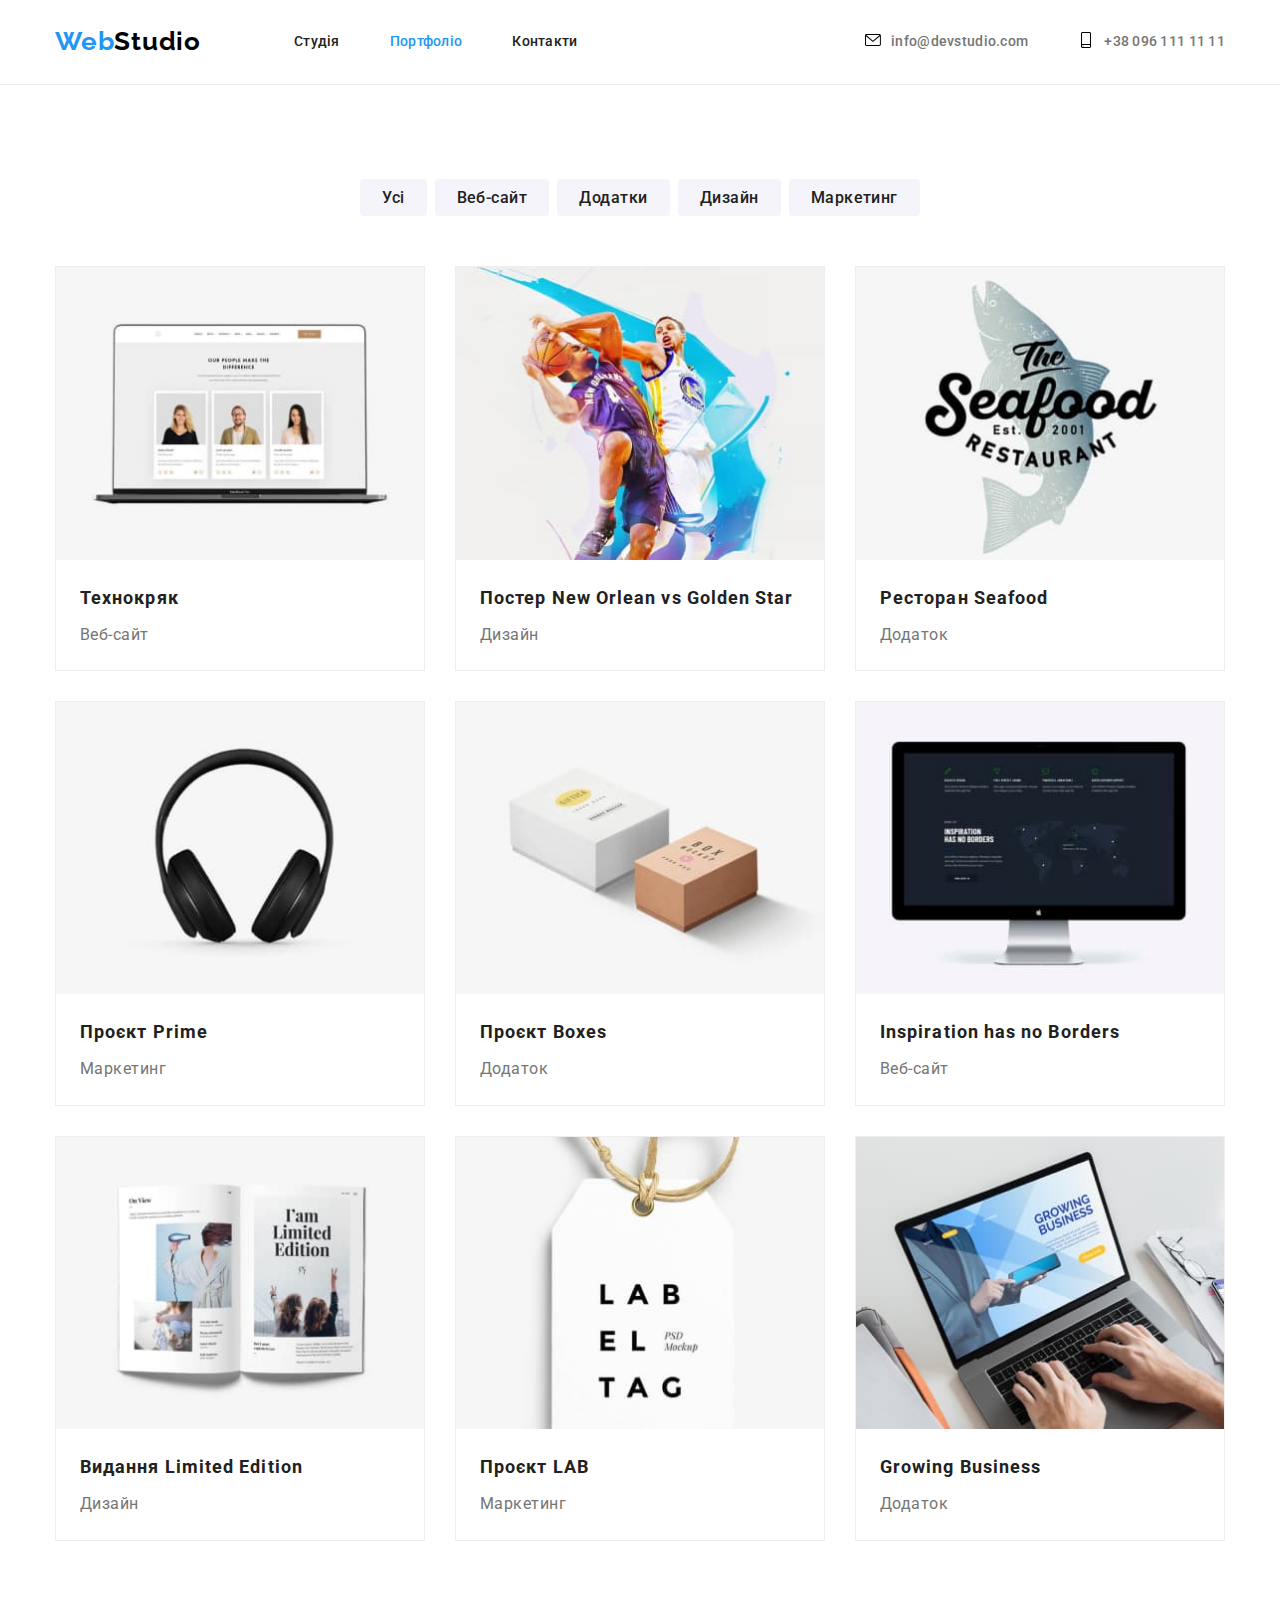
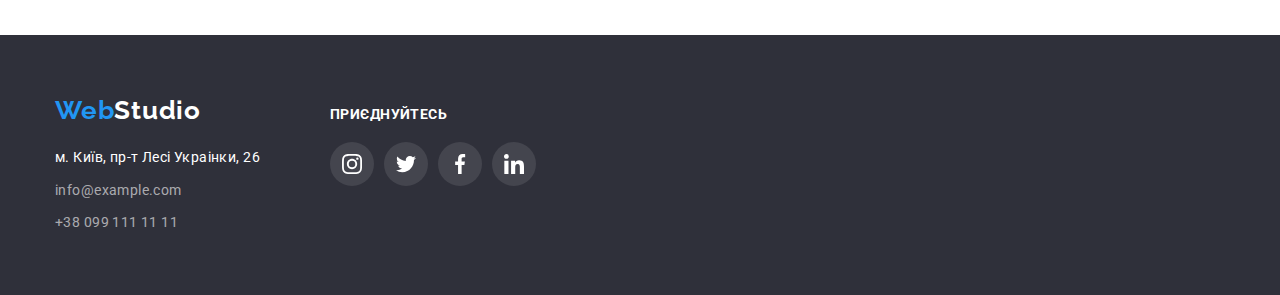
==== commit 662449c5: "внесені правки після коментаря ментора" ====
--- a/portfolio.html
+++ b/portfolio.html
@@ -96,7 +96,7 @@
 
           <ul class="projects">
             <li class="item-projects">
-              <a class="card" href="">
+              <a class="card-link" href="">
                 <div class="card thumb">
                   <img
                     src="./images/portfolio-examples/open-laptop.jpg"
@@ -110,7 +110,7 @@
               </a>
             </li>
             <li class="item-projects">
-              <a class="card" href="">
+              <a class="card-link" href="">
                 <div class="card thumb">
                   <img
                     src="./images/portfolio-examples/basketball.jpg"
@@ -126,7 +126,7 @@
               </a>
             </li>
             <li class="item-projects">
-              <a class="card" href="">
+              <a class="card-link" href="">
                 <div class="card thumb">
                   <img
                     src="./images/portfolio-examples/logo-seafood.jpg"
@@ -140,7 +140,7 @@
               </a>
             </li>
             <li class="item-projects">
-              <a class="card" href="">
+              <a class="card-link" href="">
                 <div class="card thumb">
                   <img
                     src="./images/portfolio-examples/headphone.jpg"
@@ -154,7 +154,7 @@
               </a>
             </li>
             <li class="item-projects">
-              <a class="card" href="">
+              <a class="card-link" href="">
                 <div class="card thumb">
                   <img
                     src="./images/portfolio-examples/two-boxes.jpg"
@@ -168,7 +168,7 @@
               </a>
             </li>
             <li class="item-projects">
-              <a class="card" href="">
+              <a class="card-link" href="">
                 <div class="card thumb">
                   <img
                     src="./images/portfolio-examples/monitor.jpg"
@@ -182,7 +182,7 @@
               </a>
             </li>
             <li class="item-projects">
-              <a class="card" href="">
+              <a class="card-link" href="">
                 <div class="card thumb">
                   <img
                     src="./images/portfolio-examples/open-book.jpg"
@@ -196,7 +196,7 @@
               </a>
             </li>
             <li class="item-projects">
-              <a class="card" href="">
+              <a class="card-link" href="">
                 <div class="card thumb">
                   <img
                     src="./images/portfolio-examples/label.jpg"
@@ -210,7 +210,7 @@
               </a>
             </li>
             <li class="item-projects">
-              <a class="card" href="">
+              <a class="card-link" href="">
                 <div class="card thumb">
                   <img
                     src="./images/portfolio-examples/laptop-printing.jpg"
--- a/css/porfolio.css
+++ b/css/porfolio.css
@@ -273,13 +273,13 @@
   border: 1px solid #eeeeee;
 }
 
-.card {
+.card-link {
   text-decoration: none;
   display: inline-block;
 }
 
-.item-projects:hover,
-.item-projects:focus {
+.card-link:hover,
+.card-link:focus {
   box-shadow: 0px 1px 1px rgba(0, 0, 0, 0.12), 0px 4px 4px rgba(0, 0, 0, 0.06),
     1px 4px 6px rgba(0, 0, 0, 0.16);
 }
